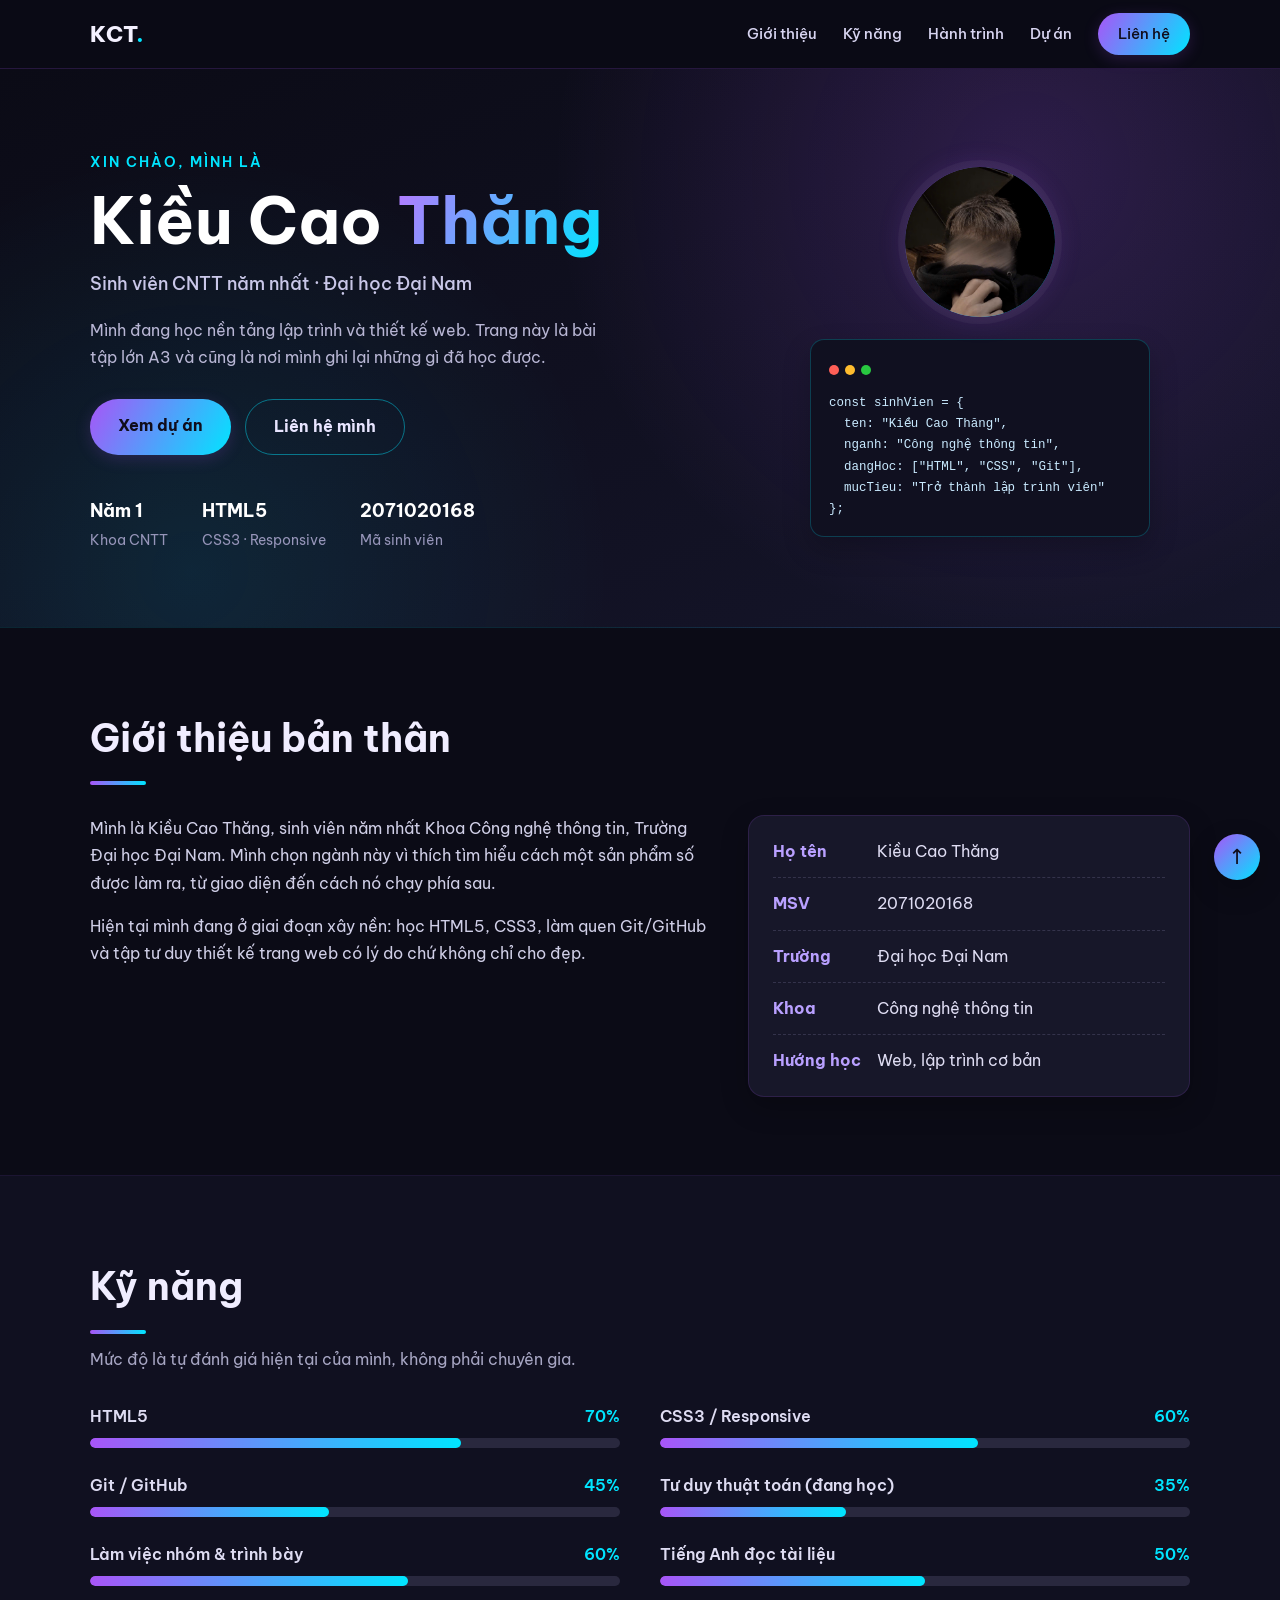
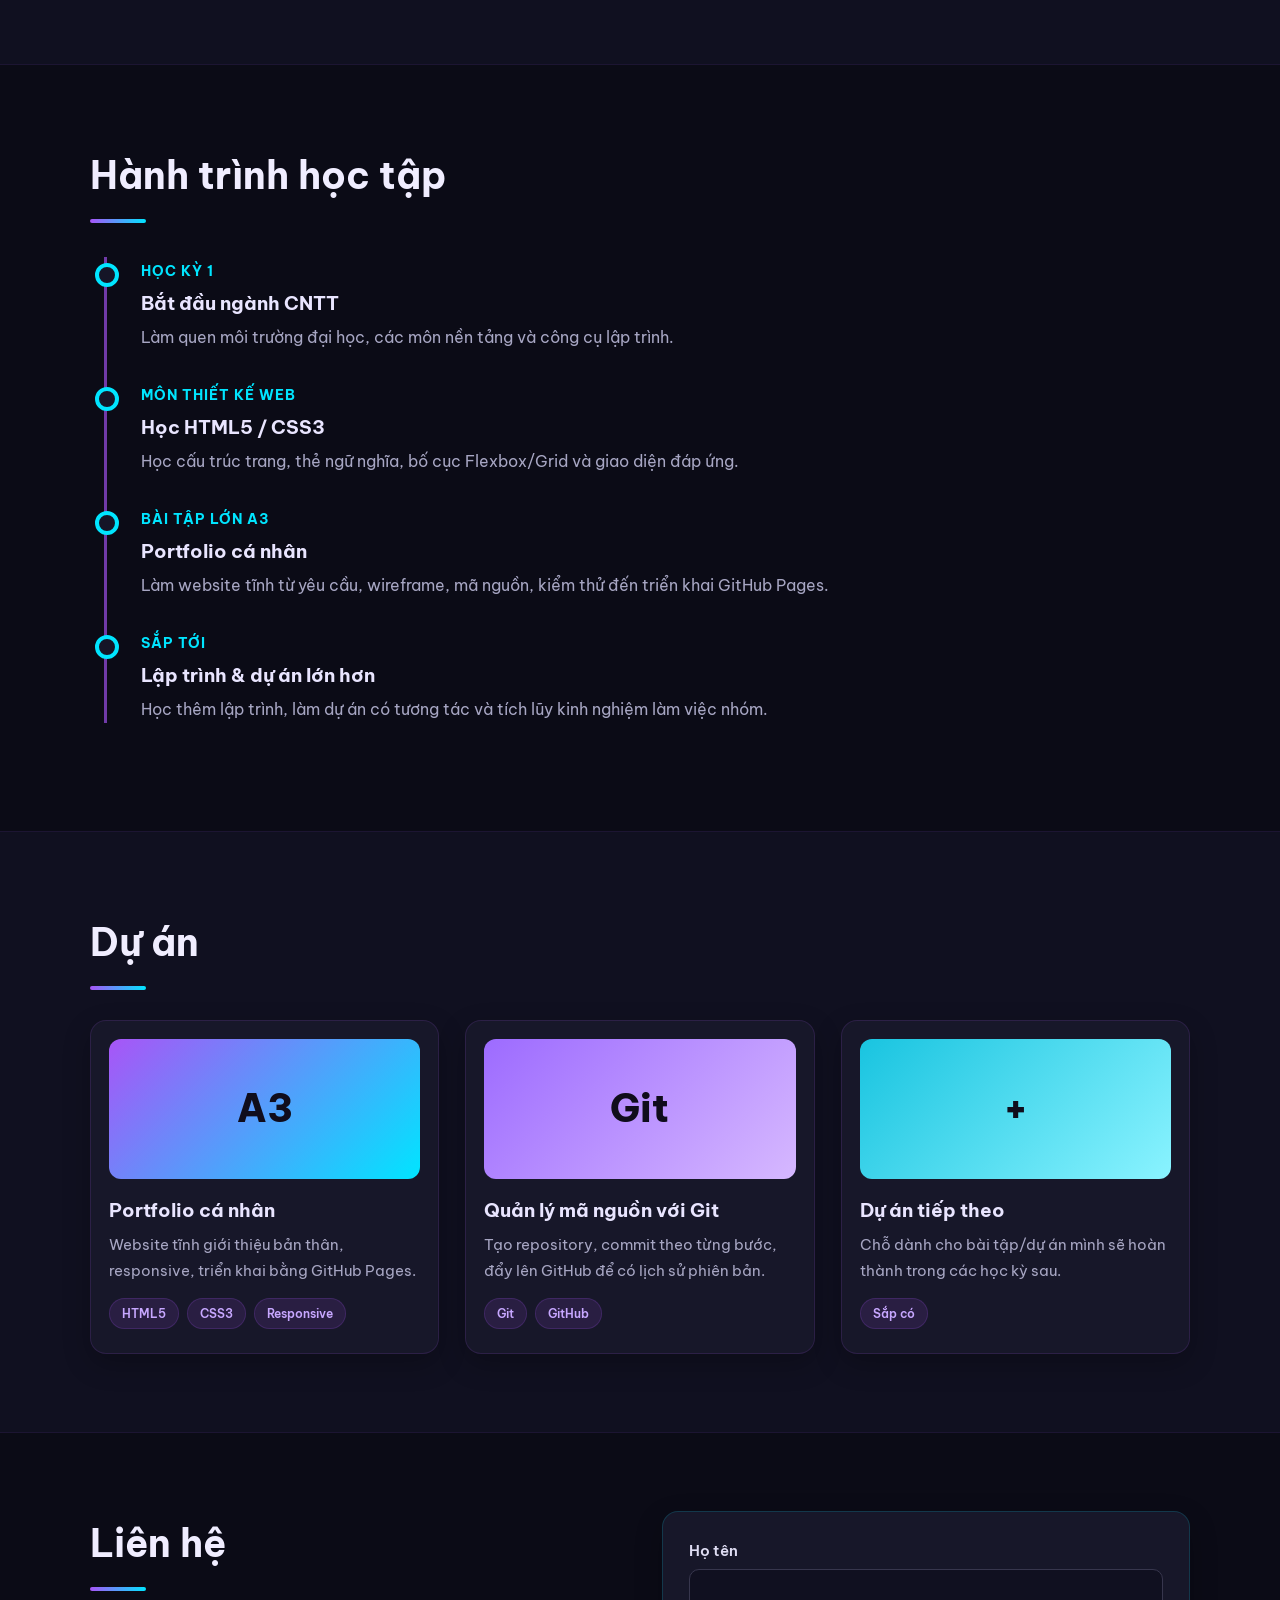
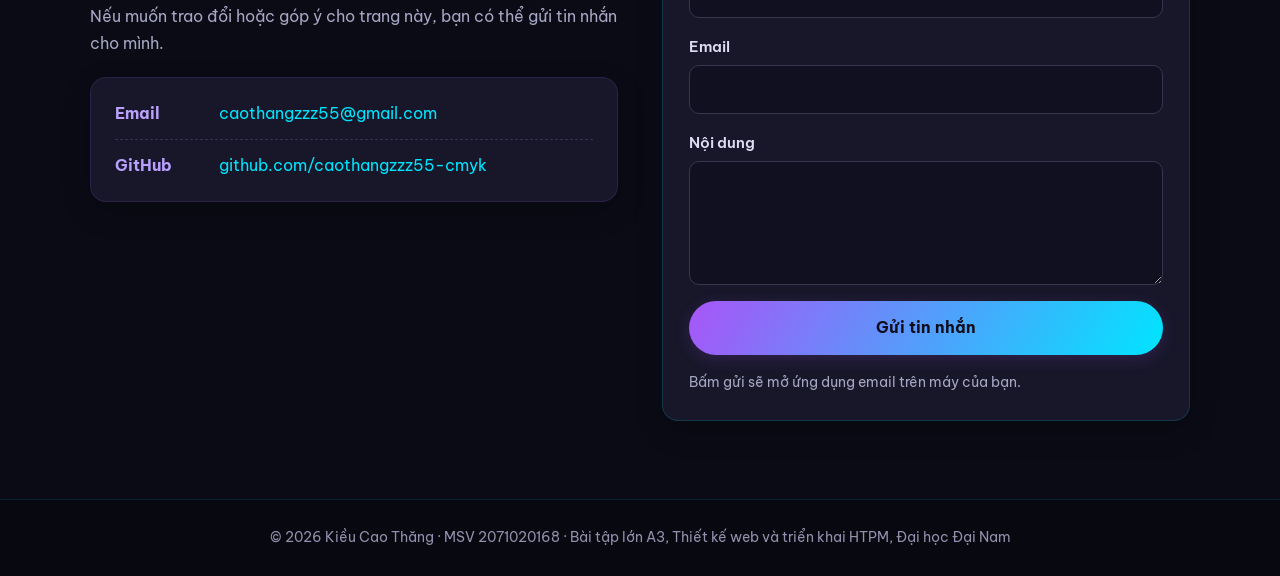
==== index.html @ ce5f83d8 "Add files via upload" ====
<!DOCTYPE html>
<html lang="vi">
<head>
  <meta charset="UTF-8">
  <meta name="viewport" content="width=device-width, initial-scale=1.0">
  <title>Kiều Cao Thăng | Portfolio</title>
  <meta name="description" content="Portfolio cá nhân của Kiều Cao Thăng - sinh viên năm nhất Khoa Công nghệ thông tin, Đại học Đại Nam.">
  <link rel="preconnect" href="https://fonts.googleapis.com">
  <link rel="preconnect" href="https://fonts.gstatic.com" crossorigin>
  <link href="https://fonts.googleapis.com/css2?family=Be+Vietnam+Pro:wght@400;500;600;700;800&display=swap" rel="stylesheet">
  <link rel="stylesheet" href="css/styles.css">
</head>
<body>
  <a class="skip" href="#main">Bỏ qua điều hướng</a>

  <!-- ===== HEADER / NAV ===== -->
  <header class="header" id="top">
    <nav class="nav container" aria-label="Điều hướng chính">
      <a href="#top" class="logo">KCT<span>.</span></a>
      <input type="checkbox" id="navToggle" class="nav-check" aria-label="Mở menu">
      <label for="navToggle" class="nav-toggle" aria-hidden="true"><span></span><span></span><span></span></label>
      <ul class="menu" id="menu">
        <li><a href="#about">Giới thiệu</a></li>
        <li><a href="#skills">Kỹ năng</a></li>
        <li><a href="#journey">Hành trình</a></li>
        <li><a href="#projects">Dự án</a></li>
        <li><a href="#contact" class="btn btn-small">Liên hệ</a></li>
      </ul>
    </nav>
  </header>

  <main id="main">
    <!-- ===== HERO ===== -->
    <section class="hero">
      <div class="container hero-grid">
        <div class="hero-text reveal">
          <p class="eyebrow">Xin chào, mình là</p>
          <h1>Kiều Cao <span class="grad">Thăng</span></h1>
          <p class="role">Sinh viên CNTT năm nhất · Đại học Đại Nam</p>
          <p class="lead">Mình đang học nền tảng lập trình và thiết kế web. Trang này là bài tập lớn A3 và cũng là nơi mình ghi lại những gì đã học được.</p>
          <div class="hero-actions">
            <a href="#projects" class="btn">Xem dự án</a>
            <a href="#contact" class="btn btn-ghost">Liên hệ mình</a>
          </div>
          <ul class="stats">
            <li><strong>Năm 1</strong><span>Khoa CNTT</span></li>
            <li><strong>HTML5</strong><span>CSS3 · Responsive</span></li>
            <li><strong>2071020168</strong><span>Mã sinh viên</span></li>
          </ul>
        </div>
        <div class="hero-card reveal" aria-hidden="true">
          <div class="avatar">KT<img src="assets/images/kct.jpg" alt="Ảnh chân dung Kiều Cao Thăng" onerror="this.remove()"></div>
          <div class="code-card">
            <span class="dot r"></span><span class="dot y"></span><span class="dot g"></span>
            <pre><code>const sinhVien = {
  ten: "Kiều Cao Thăng",
  nganh: "Công nghệ thông tin",
  dangHoc: ["HTML", "CSS", "Git"],
  mucTieu: "Trở thành lập trình viên"
};</code></pre>
          </div>
        </div>
      </div>
    </section>

    <!-- ===== ABOUT ===== -->
    <section class="section" id="about">
      <div class="container">
        <h2 class="reveal">Giới thiệu bản thân</h2>
        <div class="about-grid">
          <div class="reveal">
            <p>Mình là Kiều Cao Thăng, sinh viên năm nhất Khoa Công nghệ thông tin, Trường Đại học Đại Nam. Mình chọn ngành này vì thích tìm hiểu cách một sản phẩm số được làm ra, từ giao diện đến cách nó chạy phía sau.</p>
            <p>Hiện tại mình đang ở giai đoạn xây nền: học HTML5, CSS3, làm quen Git/GitHub và tập tư duy thiết kế trang web có lý do chứ không chỉ cho đẹp.</p>
          </div>
          <ul class="facts reveal">
            <li><b>Họ tên</b> Kiều Cao Thăng</li>
            <li><b>MSV</b> 2071020168</li>
            <li><b>Trường</b> Đại học Đại Nam</li>
            <li><b>Khoa</b> Công nghệ thông tin</li>
            <li><b>Hướng học</b> Web, lập trình cơ bản</li>
          </ul>
        </div>
      </div>
    </section>

    <!-- ===== SKILLS ===== -->
    <section class="section alt" id="skills">
      <div class="container">
        <h2 class="reveal">Kỹ năng</h2>
        <p class="sub reveal">Mức độ là tự đánh giá hiện tại của mình, không phải chuyên gia.</p>
        <div class="skills-grid">
          <div class="skill reveal"><div class="skill-head"><span>HTML5</span><em>70%</em></div><div class="bar"><i style="--w:70%"></i></div></div>
          <div class="skill reveal"><div class="skill-head"><span>CSS3 / Responsive</span><em>60%</em></div><div class="bar"><i style="--w:60%"></i></div></div>
          <div class="skill reveal"><div class="skill-head"><span>Git / GitHub</span><em>45%</em></div><div class="bar"><i style="--w:45%"></i></div></div>
          <div class="skill reveal"><div class="skill-head"><span>Tư duy thuật toán (đang học)</span><em>35%</em></div><div class="bar"><i style="--w:35%"></i></div></div>
          <div class="skill reveal"><div class="skill-head"><span>Làm việc nhóm &amp; trình bày</span><em>60%</em></div><div class="bar"><i style="--w:60%"></i></div></div>
          <div class="skill reveal"><div class="skill-head"><span>Tiếng Anh đọc tài liệu</span><em>50%</em></div><div class="bar"><i style="--w:50%"></i></div></div>
        </div>
      </div>
    </section>

    <!-- ===== JOURNEY ===== -->
    <section class="section" id="journey">
      <div class="container">
        <h2 class="reveal">Hành trình học tập</h2>
        <ol class="timeline">
          <li class="reveal"><time>Học kỳ 1</time><h3>Bắt đầu ngành CNTT</h3><p>Làm quen môi trường đại học, các môn nền tảng và công cụ lập trình.</p></li>
          <li class="reveal"><time>Môn Thiết kế web</time><h3>Học HTML5 / CSS3</h3><p>Học cấu trúc trang, thẻ ngữ nghĩa, bố cục Flexbox/Grid và giao diện đáp ứng.</p></li>
          <li class="reveal"><time>Bài tập lớn A3</time><h3>Portfolio cá nhân</h3><p>Làm website tĩnh từ yêu cầu, wireframe, mã nguồn, kiểm thử đến triển khai GitHub Pages.</p></li>
          <li class="reveal"><time>Sắp tới</time><h3>Lập trình &amp; dự án lớn hơn</h3><p>Học thêm lập trình, làm dự án có tương tác và tích lũy kinh nghiệm làm việc nhóm.</p></li>
        </ol>
      </div>
    </section>

    <!-- ===== PROJECTS ===== -->
    <section class="section alt" id="projects">
      <div class="container">
        <h2 class="reveal">Dự án</h2>
        <div class="cards">
          <article class="card reveal">
            <div class="thumb t1">A3</div>
            <h3>Portfolio cá nhân</h3>
            <p>Website tĩnh giới thiệu bản thân, responsive, triển khai bằng GitHub Pages.</p>
            <ul class="tags"><li>HTML5</li><li>CSS3</li><li>Responsive</li></ul>
          </article>
          <article class="card reveal">
            <div class="thumb t2">Git</div>
            <h3>Quản lý mã nguồn với Git</h3>
            <p>Tạo repository, commit theo từng bước, đẩy lên GitHub để có lịch sử phiên bản.</p>
            <ul class="tags"><li>Git</li><li>GitHub</li></ul>
          </article>
          <article class="card reveal">
            <div class="thumb t3">+</div>
            <h3>Dự án tiếp theo</h3>
            <p>Chỗ dành cho bài tập/dự án mình sẽ hoàn thành trong các học kỳ sau.</p>
            <ul class="tags"><li>Sắp có</li></ul>
          </article>
        </div>
      </div>
    </section>

    <!-- ===== CONTACT ===== -->
    <section class="section" id="contact">
      <div class="container contact">
        <div class="reveal">
          <h2>Liên hệ</h2>
          <p>Nếu muốn trao đổi hoặc góp ý cho trang này, bạn có thể gửi tin nhắn cho mình.</p>
          <ul class="facts">
            <li><b>Email</b> <a href="mailto:caothangzzz55@gmail.com">caothangzzz55@gmail.com</a></li>
            <li><b>GitHub</b> <a href="https://github.com/caothangzzz55-cmyk" target="_blank" rel="noopener">github.com/caothangzzz55-cmyk</a></li>
          </ul>
        </div>
        <form class="form reveal" action="mailto:caothangzzz55@gmail.com" method="post" enctype="text/plain">
          <label>Họ tên<input type="text" name="ho_ten" required autocomplete="name"></label>
          <label>Email<input type="email" name="email" required autocomplete="email"></label>
          <label>Nội dung<textarea name="noi_dung" rows="4" minlength="5" required></textarea></label>
          <button class="btn" type="submit">Gửi tin nhắn</button>
          <p class="form-hint">Bấm gửi sẽ mở ứng dụng email trên máy của bạn.</p>
        </form>
      </div>
    </section>
  </main>

  <footer class="footer">
    <div class="container">
      <p>© 2026 Kiều Cao Thăng · MSV 2071020168 · Bài tập lớn A3, Thiết kế web và triển khai HTPM, Đại học Đại Nam</p>
    </div>
  </footer>

  <a class="to-top" href="#top" aria-label="Lên đầu trang">↑</a>
</body>
</html>
---- css/styles.css ----
/* Bảng màu tím neon và xanh cyan */
:root{
  --navy:#0b0b16;
  --navy-2:#15152a;
  --orange:#a855f7;
  --orange-2:#00e5ff;
  --bg:#0b0b16;
  --bg-alt:#101020;
  --text:#ecebff;
  --muted:#a7a6c3;
  --white:#19192b;
  --radius:16px;
  --shadow:0 10px 28px rgba(0,0,0,.24);
}
*{box-sizing:border-box;margin:0;padding:0}
html{scroll-behavior:smooth;scroll-padding-top:76px}
body{font-family:'Be Vietnam Pro',system-ui,-apple-system,Segoe UI,Roboto,sans-serif;background:var(--bg);color:var(--text);line-height:1.7}
img{max-width:100%;display:block}
a{color:var(--orange-2);text-decoration:none}
ul,ol{list-style:none}
.container{width:min(1100px,92%);margin-inline:auto}
.skip{position:absolute;left:-999px;top:0;background:var(--navy);color:#fff;padding:8px 14px;z-index:200}
.skip:focus{left:8px;top:8px}
:focus-visible{outline:3px solid var(--orange-2);outline-offset:3px}

/* Header */
.header{position:sticky;top:0;z-index:100;background:rgba(11,11,22,.94);backdrop-filter:blur(8px);border-bottom:1px solid rgba(168,85,247,.18)}
.nav{display:flex;align-items:center;justify-content:space-between;height:68px}
.logo{color:#f4f1ff;font-weight:800;font-size:1.4rem;letter-spacing:1px}
.logo span{color:var(--orange-2)}
.menu{display:flex;align-items:center;gap:26px}
.menu a{color:#d8d5f1;font-weight:500;font-size:.95rem;transition:color .2s}
.menu a:hover{color:var(--orange-2)}
.nav-check{position:absolute;opacity:0;width:1px}
.nav-toggle{display:none;cursor:pointer;padding:8px}
.nav-check:focus-visible + .nav-toggle{outline:3px solid var(--orange-2);outline-offset:3px}
.nav-toggle span{display:block;width:24px;height:2px;background:#fff;margin:5px 0;transition:.3s}

/* Buttons */
.btn{display:inline-block;background:linear-gradient(120deg,var(--orange),var(--orange-2));color:#100d1c!important;font-weight:600;padding:13px 28px;border-radius:999px;border:0;cursor:pointer;font:inherit;font-weight:700;box-shadow:0 4px 16px rgba(168,85,247,.18);transition:transform .2s,box-shadow .2s}
.btn:hover{transform:translateY(-2px);box-shadow:0 7px 20px rgba(0,229,255,.18)}
.btn-small{padding:8px 20px;font-size:.9rem}
.btn-ghost{background:transparent;color:#e8e5ff!important;border:1px solid rgba(0,229,255,.45);box-shadow:none}
.btn-ghost:hover{background:rgba(0,229,255,.08);box-shadow:none}

/* Hero */
.hero{background:radial-gradient(circle at 80% 18%,rgba(168,85,247,.20),transparent 42%),radial-gradient(circle at 15% 90%,rgba(0,229,255,.10),transparent 35%),linear-gradient(160deg,var(--navy),var(--navy-2));color:#fff;padding:82px 0 74px;border-bottom:1px solid rgba(0,229,255,.12)}
.hero-grid{display:grid;grid-template-columns:1.2fr .8fr;gap:50px;align-items:center}
.eyebrow{color:var(--orange-2);font-weight:600;letter-spacing:2px;text-transform:uppercase;font-size:.85rem}
h1{font-size:clamp(2.4rem,6vw,4rem);line-height:1.15;margin:10px 0}
.grad{background:linear-gradient(120deg,#b879ff,#00e5ff);-webkit-background-clip:text;background-clip:text;color:transparent}
.role{font-size:1.15rem;color:#c9c7e8;font-weight:500}
.lead{margin:18px 0 28px;color:#b8b6d4;max-width:520px}
.hero-actions{display:flex;gap:14px;flex-wrap:wrap}
.stats{display:flex;gap:34px;margin-top:40px;flex-wrap:wrap}
.stats strong{display:block;font-size:1.15rem;color:#fff}
.stats span{font-size:.85rem;color:#9695b9}
.hero-card{position:relative;display:flex;flex-direction:column;align-items:center;gap:22px}
.avatar{position:relative;overflow:hidden;width:150px;height:150px;border-radius:50%;display:grid;place-items:center;font-size:3rem;font-weight:800;background:linear-gradient(135deg,#a855f7,#00e5ff);color:#0b0b16;box-shadow:0 0 0 7px rgba(255,255,255,.04),0 0 28px rgba(168,85,247,.18);animation:float 6s ease-in-out infinite}
.avatar img{position:absolute;inset:0;width:100%;height:100%;object-fit:cover;object-position:center top}
.code-card{background:#101020;border:1px solid rgba(0,229,255,.22);border-radius:14px;padding:16px 18px;width:100%;max-width:340px;box-shadow:0 12px 28px rgba(0,0,0,.22)}
.code-card pre{font-family:Consolas,Monaco,monospace;font-size:.78rem;color:#c9eaff;margin-top:10px;overflow-x:auto}
.dot{display:inline-block;width:10px;height:10px;border-radius:50%;margin-right:6px}
.dot.r{background:#ff5f57}.dot.y{background:#febc2e}.dot.g{background:#28c840}
@keyframes float{50%{transform:translateY(-7px)}}

/* Sections */
.section{padding:78px 0;background:var(--bg)}
.section.alt{background:var(--bg-alt);border-top:1px solid rgba(168,85,247,.08);border-bottom:1px solid rgba(168,85,247,.08)}
h2{font-size:clamp(1.8rem,4vw,2.4rem);color:#f0edff;margin-bottom:12px;position:relative}
h2::after{content:"";display:block;width:56px;height:4px;border-radius:4px;background:linear-gradient(90deg,var(--orange),var(--orange-2));margin-top:10px}
.sub{color:var(--muted);margin-bottom:30px}
.about-grid{display:grid;grid-template-columns:1.4fr 1fr;gap:40px;margin-top:30px}
.about-grid p{margin-bottom:16px;color:#d0cfe7}
.facts{background:#171729;border:1px solid rgba(168,85,247,.15);border-radius:var(--radius);box-shadow:var(--shadow);padding:10px 24px}
.facts li{padding:12px 0;border-bottom:1px dashed #34334b;display:flex;gap:14px;color:#dedcf2}
.facts li:last-child{border:0}
.facts b{min-width:90px;color:#b9a0ff}

/* Skills */
.skills-grid{display:grid;grid-template-columns:repeat(2,1fr);gap:24px 40px}
.skill-head{display:flex;justify-content:space-between;font-weight:600;margin-bottom:8px;color:#dedcf2}
.skill-head em{font-style:normal;color:var(--orange-2)}
.bar{height:10px;background:#29283e;border-radius:99px;overflow:hidden}
@keyframes fill{from{width:0}to{width:var(--w)}}
.bar i{display:block;height:100%;width:var(--w);background:linear-gradient(90deg,var(--orange),var(--orange-2));border-radius:99px;animation:fill 1.2s ease both}

/* Timeline */
.timeline{position:relative;margin:34px 0 0 14px;padding-left:34px;border-left:3px solid rgba(168,85,247,.65)}
.timeline li{position:relative;margin-bottom:30px}
.timeline li::before{content:"";position:absolute;left:-46px;top:6px;width:16px;height:16px;border-radius:50%;background:#151527;border:4px solid var(--orange-2)}
.timeline time{font-size:.85rem;color:var(--orange-2);font-weight:700;text-transform:uppercase;letter-spacing:1px}
.timeline h3{color:#e9e5ff;margin:4px 0}
.timeline p{color:var(--muted)}

/* Project cards */
.cards{display:grid;grid-template-columns:repeat(3,1fr);gap:26px;margin-top:30px}
.card{background:#171729;border:1px solid rgba(168,85,247,.14);border-radius:var(--radius);box-shadow:var(--shadow);padding:18px 18px 24px;transition:transform .2s,border-color .2s}
.card:hover{transform:translateY(-3px);border-color:rgba(0,229,255,.42);box-shadow:0 12px 28px rgba(0,0,0,.22)}
.thumb{height:140px;border-radius:12px;display:grid;place-items:center;font-size:2.4rem;font-weight:800;color:#100d1c;margin-bottom:16px}
.t1{background:linear-gradient(135deg,#a855f7,#00e5ff)}
.t2{background:linear-gradient(135deg,#9d6bff,#d6b8ff)}
.t3{background:linear-gradient(135deg,#19c4e0,#8af3ff)}
.card h3{color:#e9e5ff;margin-bottom:6px}
.card p{color:var(--muted);font-size:.95rem}
.tags{display:flex;flex-wrap:wrap;gap:8px;margin-top:14px}
.tags li{background:rgba(168,85,247,.12);border:1px solid rgba(168,85,247,.18);color:#c7a7ff;font-size:.78rem;font-weight:600;padding:4px 12px;border-radius:99px}

/* Contact */
.contact{display:grid;grid-template-columns:1fr 1fr;gap:44px}
.contact p{color:var(--muted);margin-bottom:20px}
.form{background:#171729;border:1px solid rgba(0,229,255,.16);padding:26px;border-radius:var(--radius);box-shadow:var(--shadow);display:grid;gap:16px}
.form label{display:grid;gap:6px;font-weight:600;font-size:.92rem;color:#dedcf2}
.form input,.form textarea{font:inherit;padding:11px 14px;border:1px solid #37364d;border-radius:10px;background:#101020;color:#f1eeff}
.form input:focus,.form textarea:focus{outline:none;border-color:var(--orange-2);box-shadow:0 0 0 2px rgba(0,229,255,.10)}
.form-hint{font-size:.85rem;margin:0!important}
.form input:user-invalid,.form textarea:user-invalid{border-color:#d93025}

/* Footer + to top */
.footer{background:#080811;color:#9291ad;text-align:center;padding:26px 0;font-size:.88rem;border-top:1px solid rgba(0,229,255,.12)}
.to-top{position:fixed;right:20px;bottom:20px;width:46px;height:46px;border-radius:50%;display:grid;place-items:center;background:linear-gradient(135deg,var(--orange),var(--orange-2));color:#100d1c;font-size:1.3rem;box-shadow:var(--shadow);text-decoration:none}

/* Chuyển động nhẹ khi cuộn */
@keyframes rise{from{opacity:0;transform:translateY(18px)}to{opacity:1;transform:none}}
.reveal{animation:rise .7s ease both}

/* Responsive */
@media (max-width:900px){
  .hero-grid,.about-grid,.contact{grid-template-columns:1fr}
  .cards{grid-template-columns:1fr 1fr}
  .skills-grid{grid-template-columns:1fr}
}
@media (max-width:680px){
  .nav-toggle{display:block}
  .menu{position:absolute;top:68px;left:0;right:0;background:var(--navy);flex-direction:column;align-items:flex-start;padding:0 5%;gap:0;max-height:0;overflow:hidden;transition:max-height .35s ease}
  .nav-check:checked ~ .menu{max-height:380px;padding-bottom:16px}
  .menu li{width:100%;padding:12px 0;border-bottom:1px solid rgba(255,255,255,.08)}
  .cards{grid-template-columns:1fr}
  .hero{padding:60px 0}
  .section{padding:60px 0}
  .stats{gap:22px}
}
@media (prefers-reduced-motion:reduce){
  html{scroll-behavior:auto}
  *{animation:none!important;transition:none!important}
  .reveal{opacity:1;transform:none}
}
/* Tránh tràn ngang trên màn hình nhỏ */
.about-grid > *,.contact > *,.hero-grid > *{min-width:0}
.facts li{flex-wrap:wrap}
.facts a{overflow-wrap:anywhere}
@media (max-width:900px){
  .hero-grid,.about-grid,.contact{grid-template-columns:minmax(0,1fr)}
}
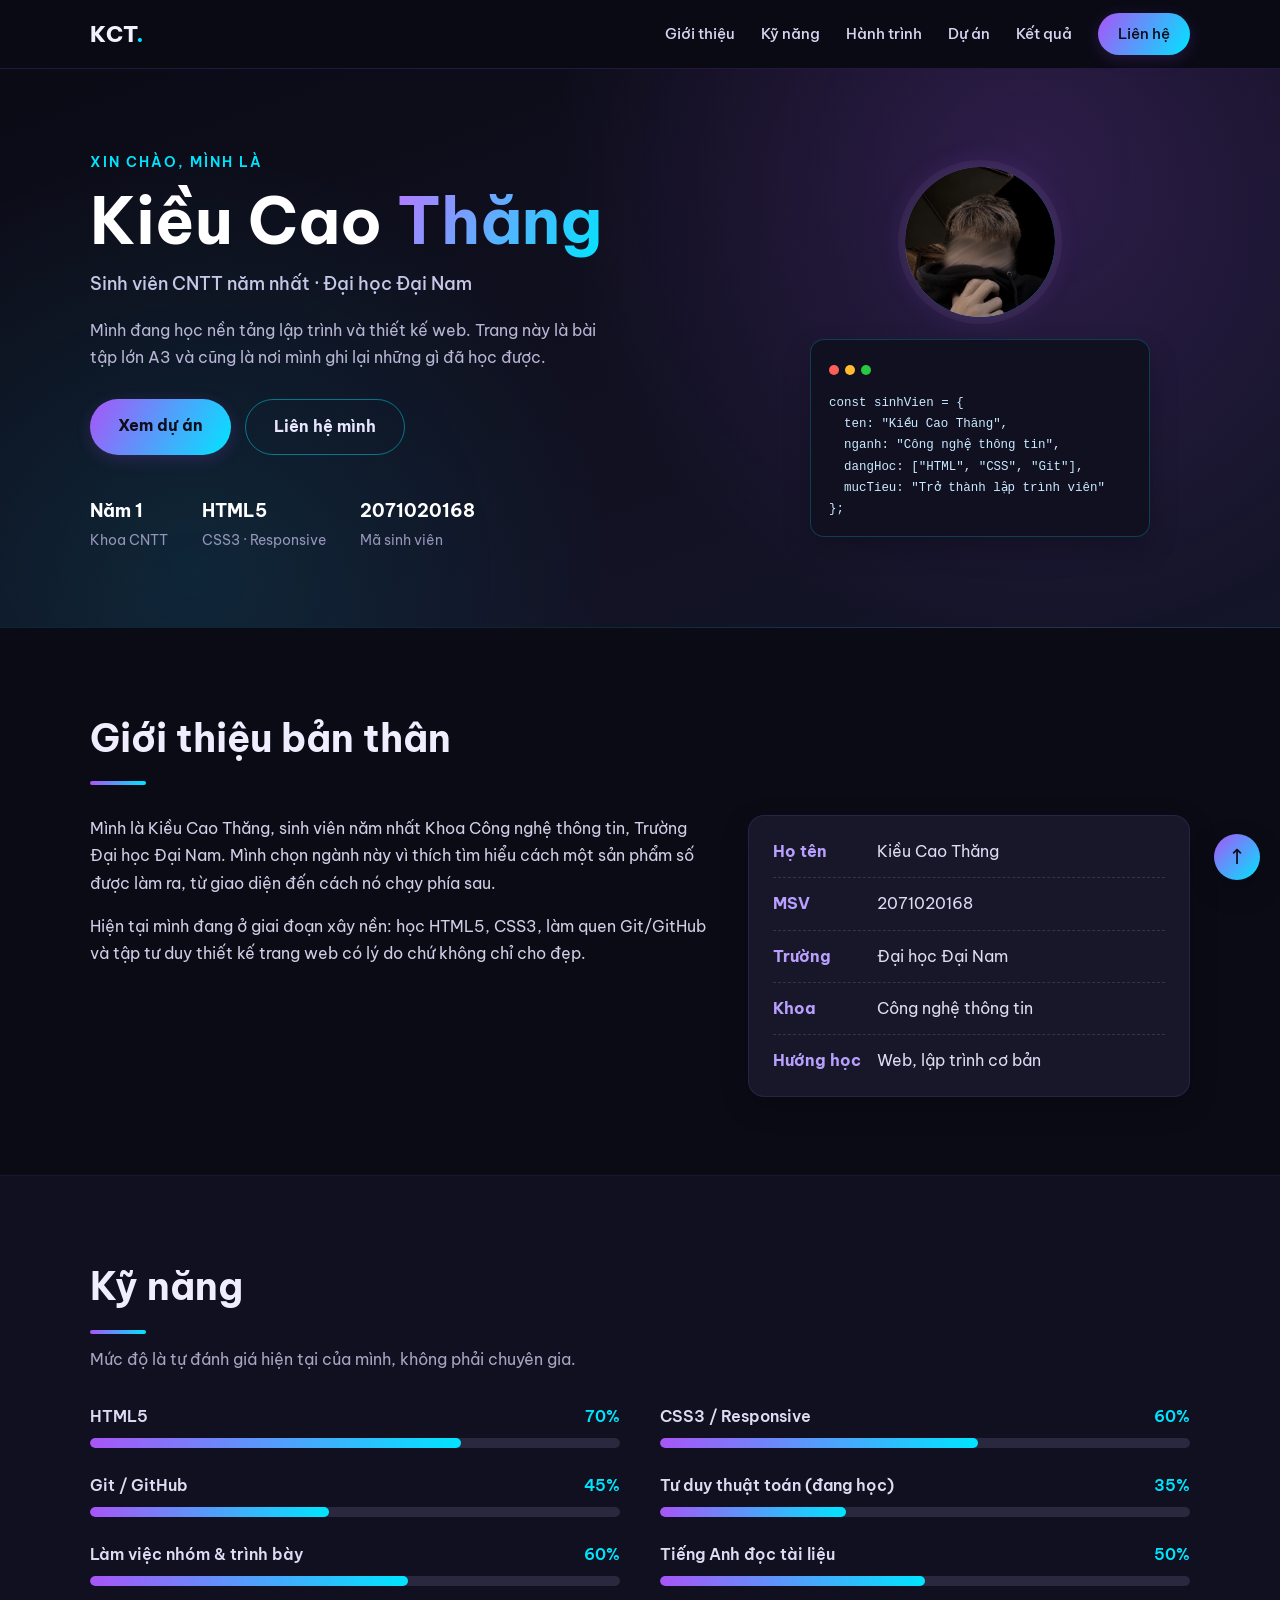
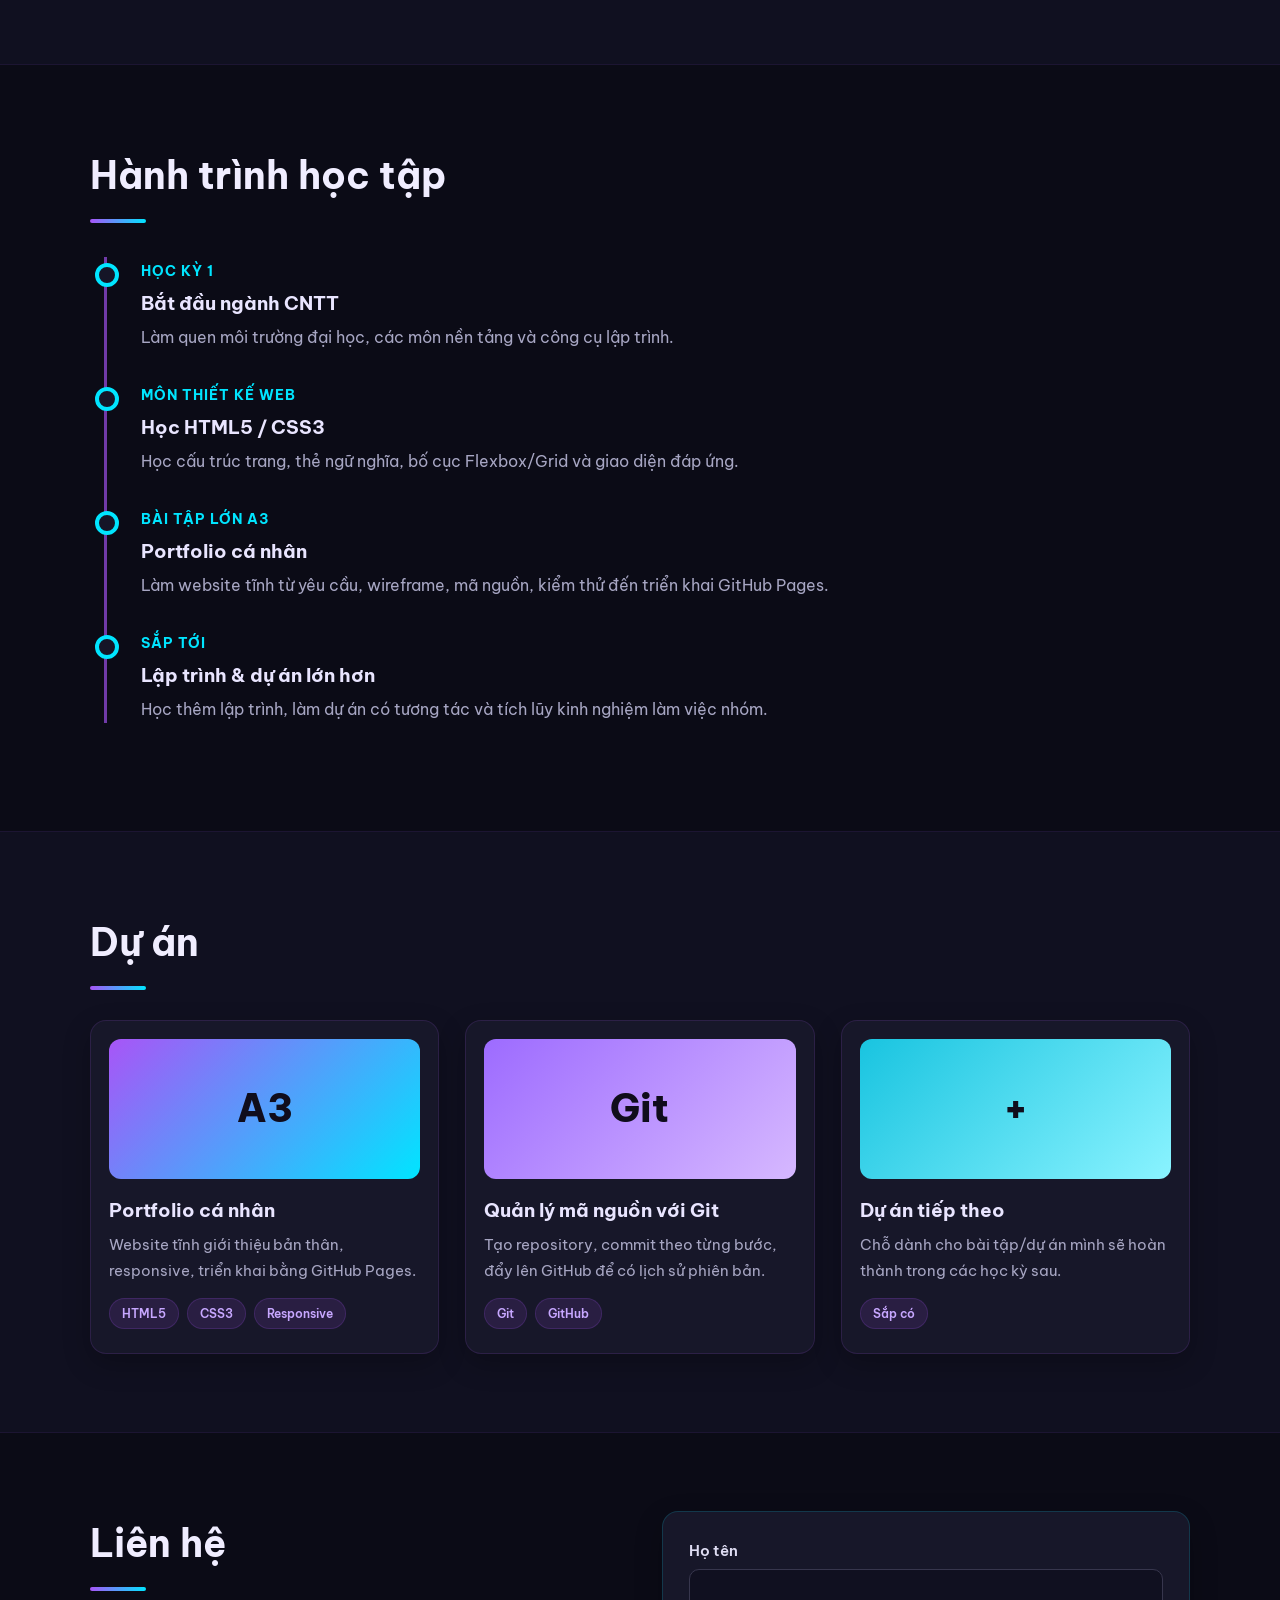
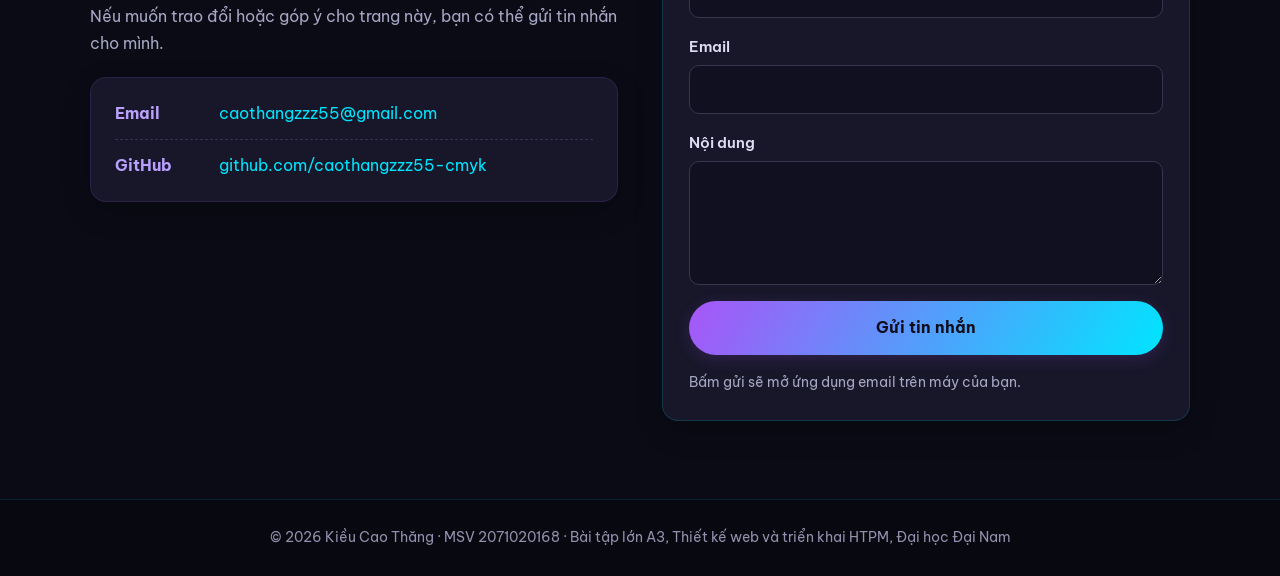
==== commit 54b1bd4c: "feat(hero): thêm ảnh cá nhân vào khung avatar và liên kết trang kết quả" ====
--- a/index.html
+++ b/index.html
@@ -24,6 +24,7 @@
         <li><a href="#skills">Kỹ năng</a></li>
         <li><a href="#journey">Hành trình</a></li>
         <li><a href="#projects">Dự án</a></li>
+        <li><a href="ket-qua.html">Kết quả</a></li>
         <li><a href="#contact" class="btn btn-small">Liên hệ</a></li>
       </ul>
     </nav>
